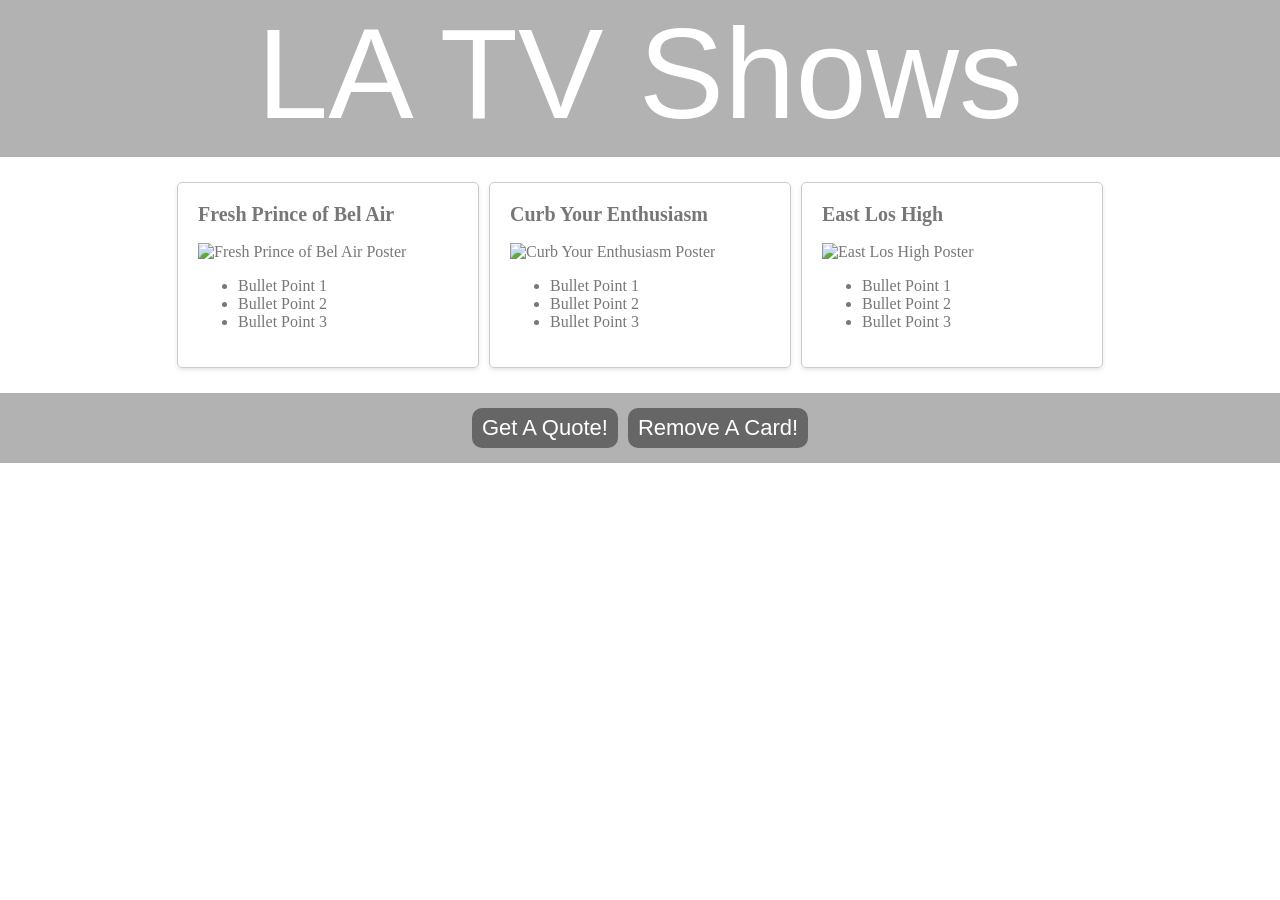
==== index.html @ 22327f86 "Initial commit" ====
<!doctype html>
<html>
  <head>
    <title>LA TV Shows | Home</title>
    <meta name="description" content="A Catalog of Shows Set in Los Angeles" />
    <link rel="stylesheet" href="style.css" />
    <script type="text/javascript" src="scripts.js"></script>
  </head>

  <body>
    <header class="main-header">
      <h1 class="title">LA TV Shows</h1>
    </header>
    <div id="card-container"></div>
    <div class="card" style="display: none">
      <div class="card-content">
        <h2>TV Show Title</h2>
        <img src="" alt="TV Show Poster" />
        <ul>
          <li>Bullet Point 1</li>
          <li>Bullet Point 2</li>
          <li>Bullet Point 3</li>
        </ul>
      </div>
    </div>
    <div class="footer">
      <button onclick="quoteAlert()">Get A Quote!</button>
      <button onclick="removeLastCard()">Remove A Card!</button>
    </div>
  </body>
</html>
---- style.css ----
html,
body {
  margin: 0;
  padding: 0;
}

.main-header {
  background-color: rgba(0, 0, 0, 0.3);
  padding-bottom: 10px;
}

.title {
  text-align: center;
  margin: 0;
  font-size: 8em;
  font-family: "Helvetica";
  font-weight: normal;
  color: white;
}

#card-container {
  display: flex;
  justify-content: center;
  margin: 20px;
}

.card {
  width: 300px;
  border: 1px solid #ccc;
  border-radius: 5px;
  box-shadow: 0 2px 4px rgba(0, 0, 0, 0.1);
  margin: 5px;
}

.card-content {
  padding: 20px;
  font-family: "Verdana";
  color: #777;
}

.card-content h2 {
  margin-top: 0;
  font-size: 20px;
}

.card img {
  width: 100%;
  height: auto;
}

.footer {
  display: flex;
  justify-content: center;
  background-color: rgba(0, 0, 0, 0.3);
  padding: 10px;
}

button {
  text-align: center;
  background-color: #666;
  border: none;
  padding-left: 10px;
  padding-right: 10px;
  height: 40px;
  border-radius: 10px;
  color: white;
  font-size: 22px;
  cursor: pointer;
  margin: 5px;
}
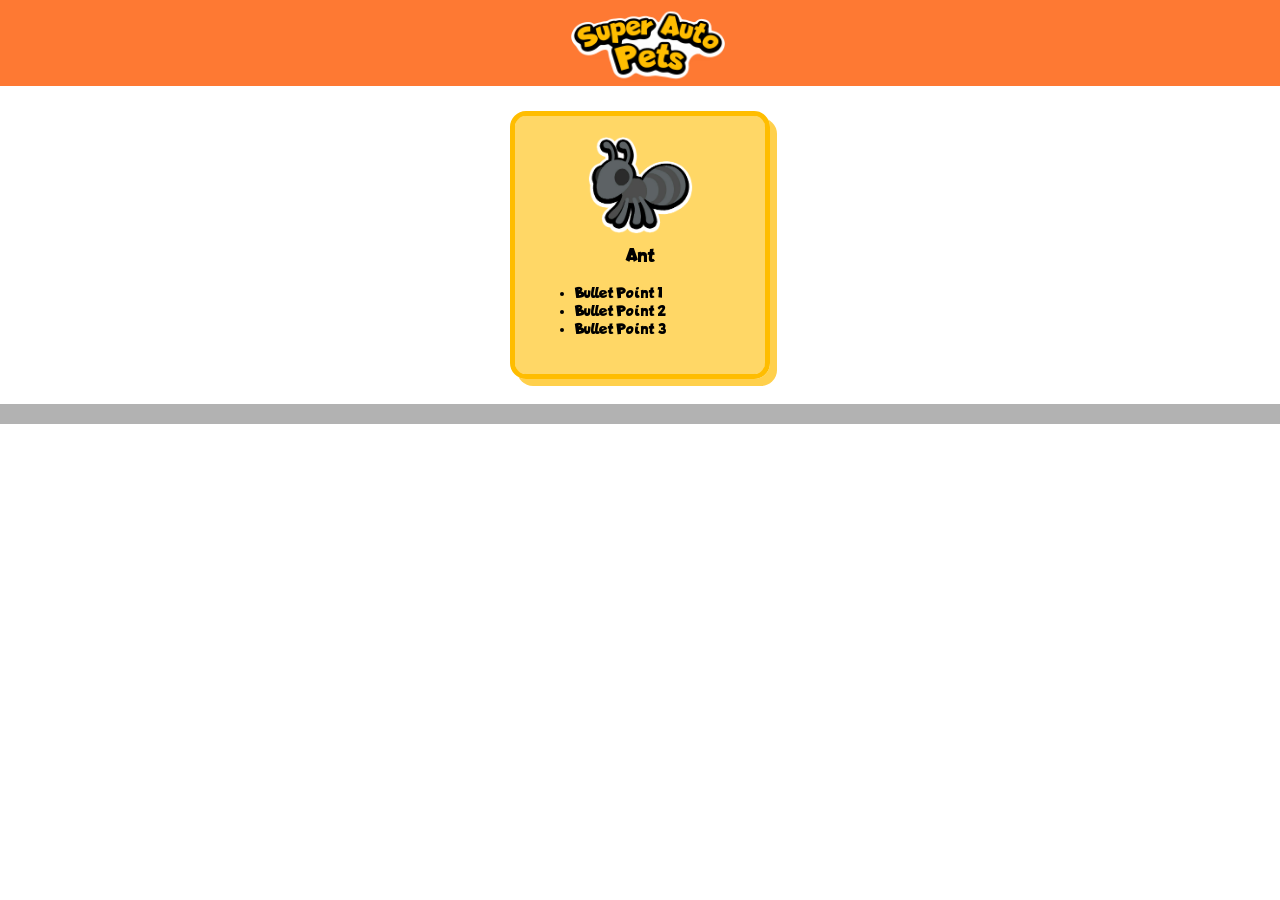
==== commit 6d3bee62: "styled card" ====
--- a/index.html
+++ b/index.html
@@ -1,21 +1,23 @@
 <!doctype html>
 <html>
   <head>
-    <title>LA TV Shows | Home</title>
-    <meta name="description" content="A Catalog of Shows Set in Los Angeles" />
+    <title>Super Auto Pets</title>
+    <meta name="description" content="Super Auto Pets Catalog" />
     <link rel="stylesheet" href="style.css" />
     <script type="text/javascript" src="scripts.js"></script>
   </head>
 
   <body>
     <header class="main-header">
-      <h1 class="title">LA TV Shows</h1>
+      <img id="logo" src="assets/logo.png"/>
     </header>
     <div id="card-container"></div>
     <div class="card" style="display: none">
       <div class="card-content">
+        <div class="card-image">
+          <img src=""/>
+        </div>
         <h2>TV Show Title</h2>
-        <img src="" alt="TV Show Poster" />
         <ul>
           <li>Bullet Point 1</li>
           <li>Bullet Point 2</li>
@@ -24,8 +26,10 @@
       </div>
     </div>
     <div class="footer">
-      <button onclick="quoteAlert()">Get A Quote!</button>
-      <button onclick="removeLastCard()">Remove A Card!</button>
+      <!--
+        <button onclick="quoteAlert()">Get A Quote!</button>
+        <button onclick="removeLastCard()">Remove A Card!</button>
+      -->
     </div>
   </body>
 </html>
--- a/style.css
+++ b/style.css
@@ -1,19 +1,31 @@
+@font-face {
+  font-family: 'mainFont';
+  src: url('fonts/LapsusPro-Bold.otf') format('opentype');
+}
+
 html,
 body {
+  font-family: "mainFont", sans-serif;
   margin: 0;
   padding: 0;
 }
 
 .main-header {
-  background-color: rgba(0, 0, 0, 0.3);
-  padding-bottom: 10px;
+  display: flex;
+  justify-content: center;
+  align-items: center;
+  background-color: rgba(254, 88, 0, 0.8);
+}
+
+#logo {
+  width: 12%;
+  margin-left: 1rem;
 }
 
 .title {
   text-align: center;
   margin: 0;
   font-size: 8em;
-  font-family: "Helvetica";
   font-weight: normal;
   color: white;
 }
@@ -21,31 +33,44 @@
 #card-container {
   display: flex;
   justify-content: center;
-  margin: 20px;
+  gap: 10px;
+  margin: 20px
 }
 
 .card {
-  width: 300px;
-  border: 1px solid #ccc;
-  border-radius: 5px;
-  box-shadow: 0 2px 4px rgba(0, 0, 0, 0.1);
+  display: flex;
+  justify-content: center;
+  align-items: center;
+  width: 250px;
+  border: 5px solid #ffbd00;
+  border-radius: 1rem;
+  box-shadow: 7px 7px rgba(255, 189, 0, 0.7);
   margin: 5px;
 }
 
 .card-content {
+  justify-content: center;
   padding: 20px;
-  font-family: "Verdana";
-  color: #777;
+  color: black;
+  background-color: rgba(255, 189, 0, 0.6);
+  border-radius: 10px;
 }
 
 .card-content h2 {
   margin-top: 0;
   font-size: 20px;
+  text-align: center;
 }
 
 .card img {
-  width: 100%;
+  width: 50%;
   height: auto;
+}
+
+.card-image {
+  display: flex;
+  justify-content: center;
+  margin-bottom: 10px;
 }
 
 .footer {
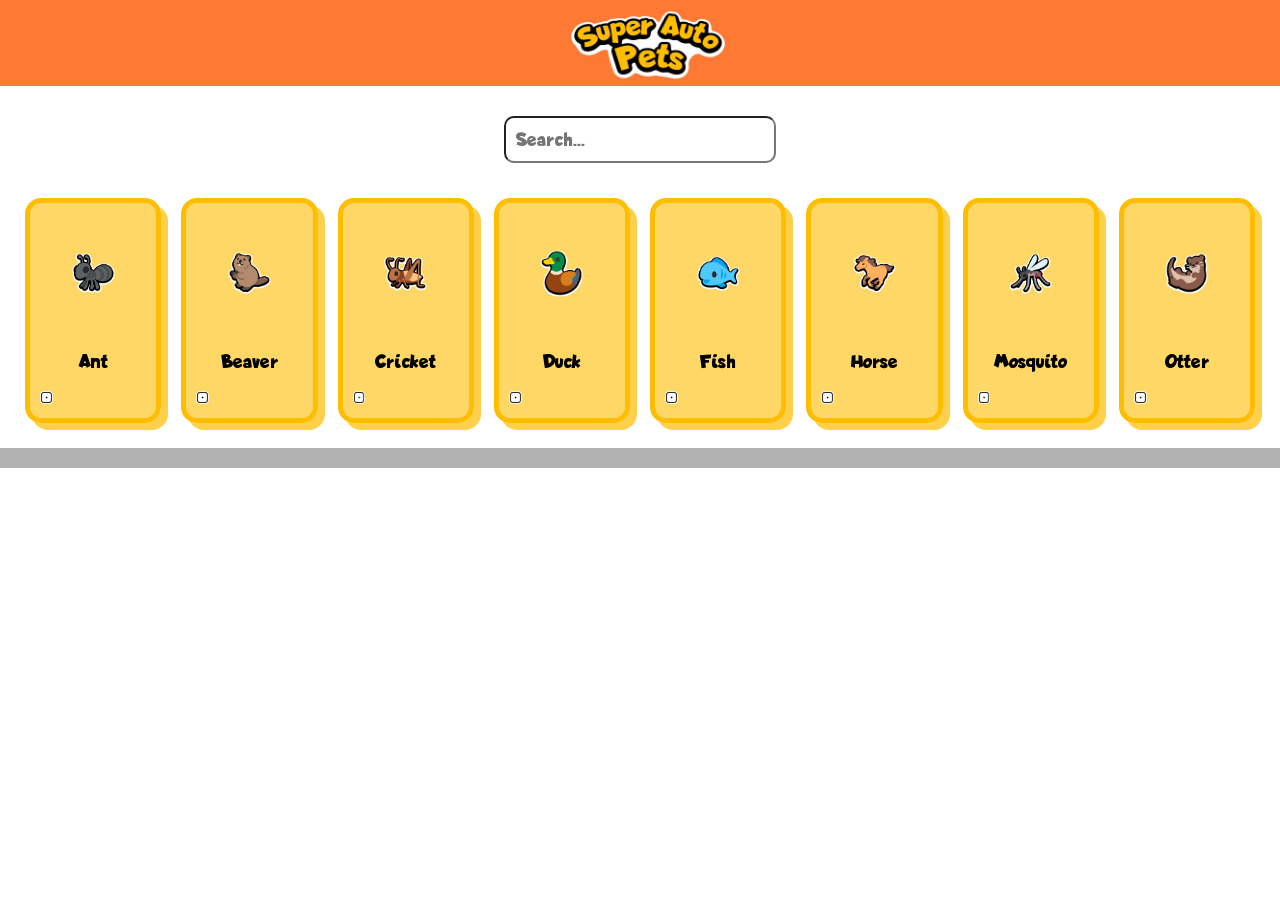
==== commit b9555320: "adding search bar and more cards" ====
--- a/index.html
+++ b/index.html
@@ -11,6 +11,11 @@
     <header class="main-header">
       <img id="logo" src="assets/logo.png"/>
     </header>
+    <div class="search-bar">
+      <div class="input-filter">
+        <input type="text" class="search-bar" placeholder="Search..."/>
+      </div>
+    </div>
     <div id="card-container"></div>
     <div class="card" style="display: none">
       <div class="card-content">
@@ -18,11 +23,7 @@
           <img src=""/>
         </div>
         <h2>TV Show Title</h2>
-        <ul>
-          <li>Bullet Point 1</li>
-          <li>Bullet Point 2</li>
-          <li>Bullet Point 3</li>
-        </ul>
+        <img id="tier-img" src="" />
       </div>
     </div>
     <div class="footer">
--- a/style.css
+++ b/style.css
@@ -41,23 +41,24 @@
   display: flex;
   justify-content: center;
   align-items: center;
-  width: 250px;
+  width: 225px;
   border: 5px solid #ffbd00;
   border-radius: 1rem;
   box-shadow: 7px 7px rgba(255, 189, 0, 0.7);
+  background-color: rgba(255, 189, 0, 0.6);
   margin: 5px;
 }
 
 .card-content {
+  display: inline-block;
   justify-content: center;
-  padding: 20px;
+  align-items: center;
+  padding: 10px;
   color: black;
-  background-color: rgba(255, 189, 0, 0.6);
   border-radius: 10px;
 }
 
 .card-content h2 {
-  margin-top: 0;
   font-size: 20px;
   text-align: center;
 }
@@ -70,7 +71,24 @@
 .card-image {
   display: flex;
   justify-content: center;
-  margin-bottom: 10px;
+  align-items: center;
+  padding: 10px;
+  width: auto;
+  height: 100px;
+}
+
+#tier-img {
+  width: 12%;
+}
+
+.search-bar {
+  font-family: "mainFont", sans-serif;
+  font-size: 20px;
+  margin-top: 10px;
+  display: flex;
+  justify-content: center;
+  border-radius: 10px;
+  padding: 10px;
 }
 
 .footer {
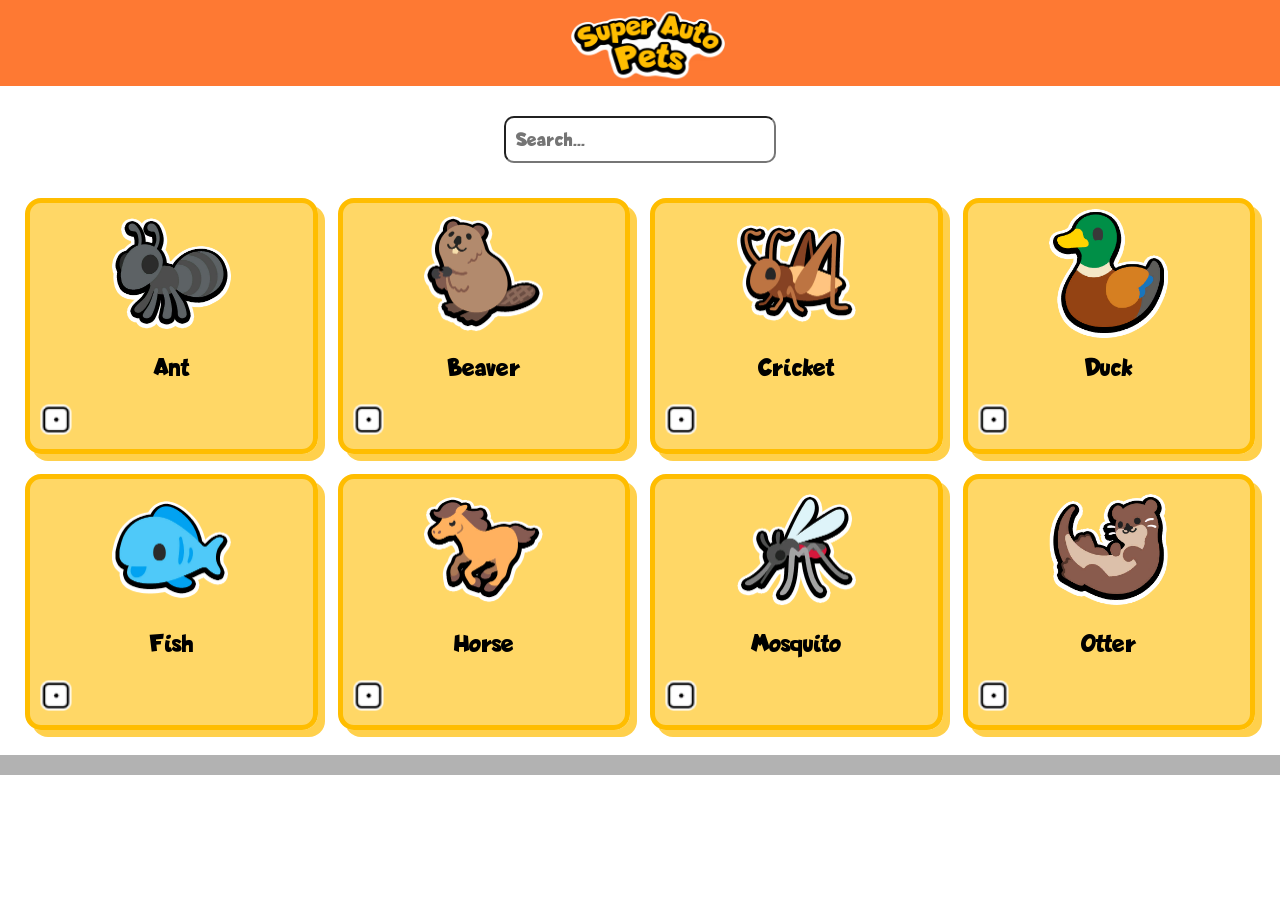
==== commit 7db1f4b7: "still working on search bar" ====
--- a/index.html
+++ b/index.html
@@ -13,7 +13,7 @@
     </header>
     <div class="search-bar">
       <div class="input-filter">
-        <input type="text" class="search-bar" placeholder="Search..."/>
+        <input type="text" onkeyup="searchBar()" class="search-bar" id="searching" placeholder="Search..." />
       </div>
     </div>
     <div id="card-container"></div>
--- a/style.css
+++ b/style.css
@@ -31,7 +31,8 @@
 }
 
 #card-container {
-  display: flex;
+  display: grid;
+  grid-template-columns: repeat(auto-fit, minmax(275px, 1fr));
   justify-content: center;
   gap: 10px;
   margin: 20px
@@ -41,7 +42,6 @@
   display: flex;
   justify-content: center;
   align-items: center;
-  width: 225px;
   border: 5px solid #ffbd00;
   border-radius: 1rem;
   box-shadow: 7px 7px rgba(255, 189, 0, 0.7);
@@ -50,16 +50,13 @@
 }
 
 .card-content {
-  display: inline-block;
-  justify-content: center;
-  align-items: center;
   padding: 10px;
   color: black;
   border-radius: 10px;
 }
 
 .card-content h2 {
-  font-size: 20px;
+  font-size: 25px;
   text-align: center;
 }
 
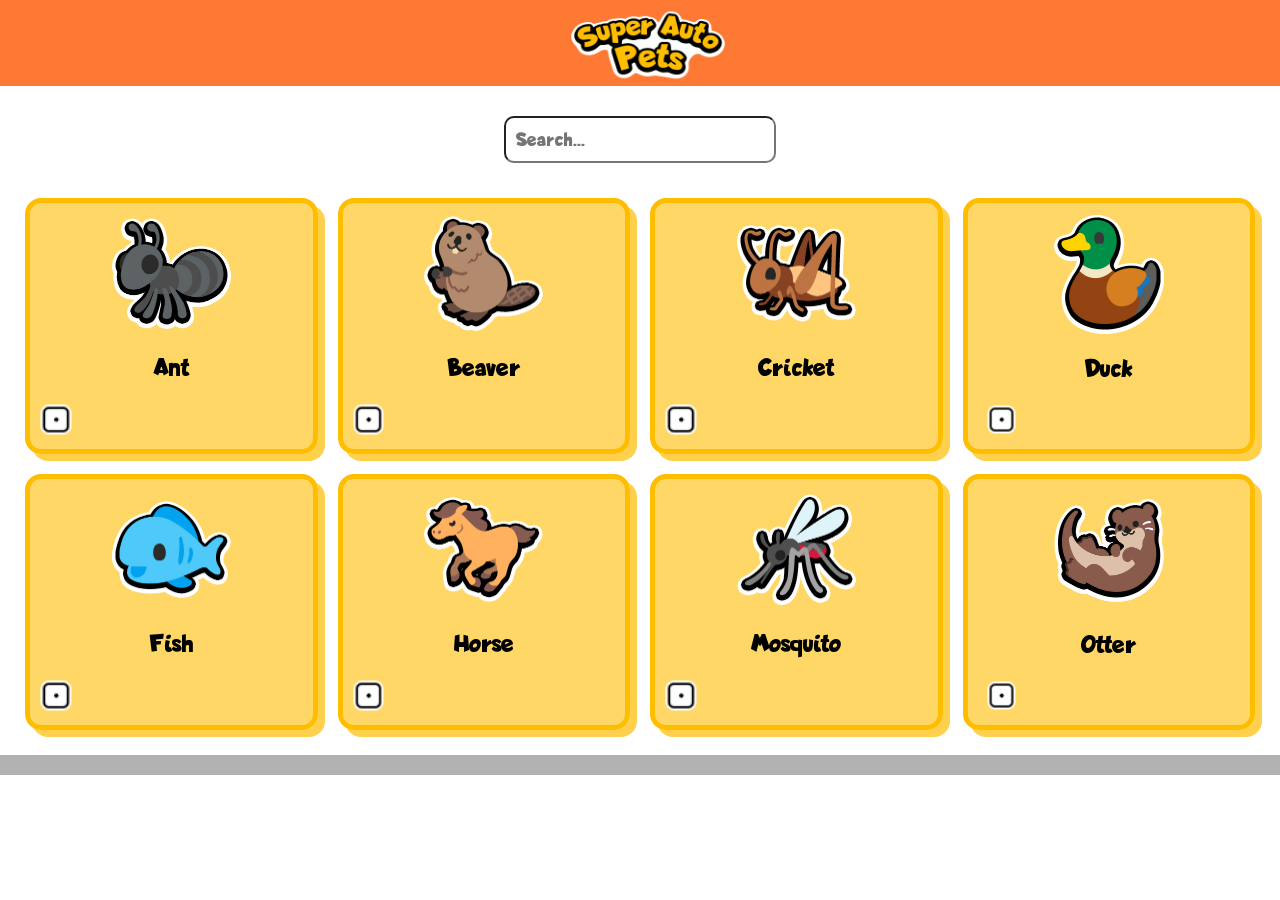
==== commit 021444da: "making progress on search bar" ====
--- a/index.html
+++ b/index.html
@@ -4,7 +4,6 @@
     <title>Super Auto Pets</title>
     <meta name="description" content="Super Auto Pets Catalog" />
     <link rel="stylesheet" href="style.css" />
-    <script type="text/javascript" src="scripts.js"></script>
   </head>
 
   <body>
@@ -13,24 +12,16 @@
     </header>
     <div class="search-bar">
       <div class="input-filter">
-        <input type="text" onkeyup="searchBar()" class="search-bar" id="searching" placeholder="Search..." />
+        <input type="text" class="search-bar" onkeyup="searchBar()" id="search-input" placeholder="Search..." />
       </div>
     </div>
-    <div id="card-container"></div>
-    <div class="card" style="display: none">
-      <div class="card-content">
-        <div class="card-image">
-          <img src=""/>
-        </div>
-        <h2>TV Show Title</h2>
-        <img id="tier-img" src="" />
-      </div>
-    </div>
+    <div class="card-container"></div>
     <div class="footer">
       <!--
         <button onclick="quoteAlert()">Get A Quote!</button>
         <button onclick="removeLastCard()">Remove A Card!</button>
       -->
     </div>
+    <script type="text/javascript" src="scripts.js"></script>
   </body>
 </html>
--- a/style.css
+++ b/style.css
@@ -30,7 +30,7 @@
   color: white;
 }
 
-#card-container {
+.card-container {
   display: grid;
   grid-template-columns: repeat(auto-fit, minmax(275px, 1fr));
   justify-content: center;
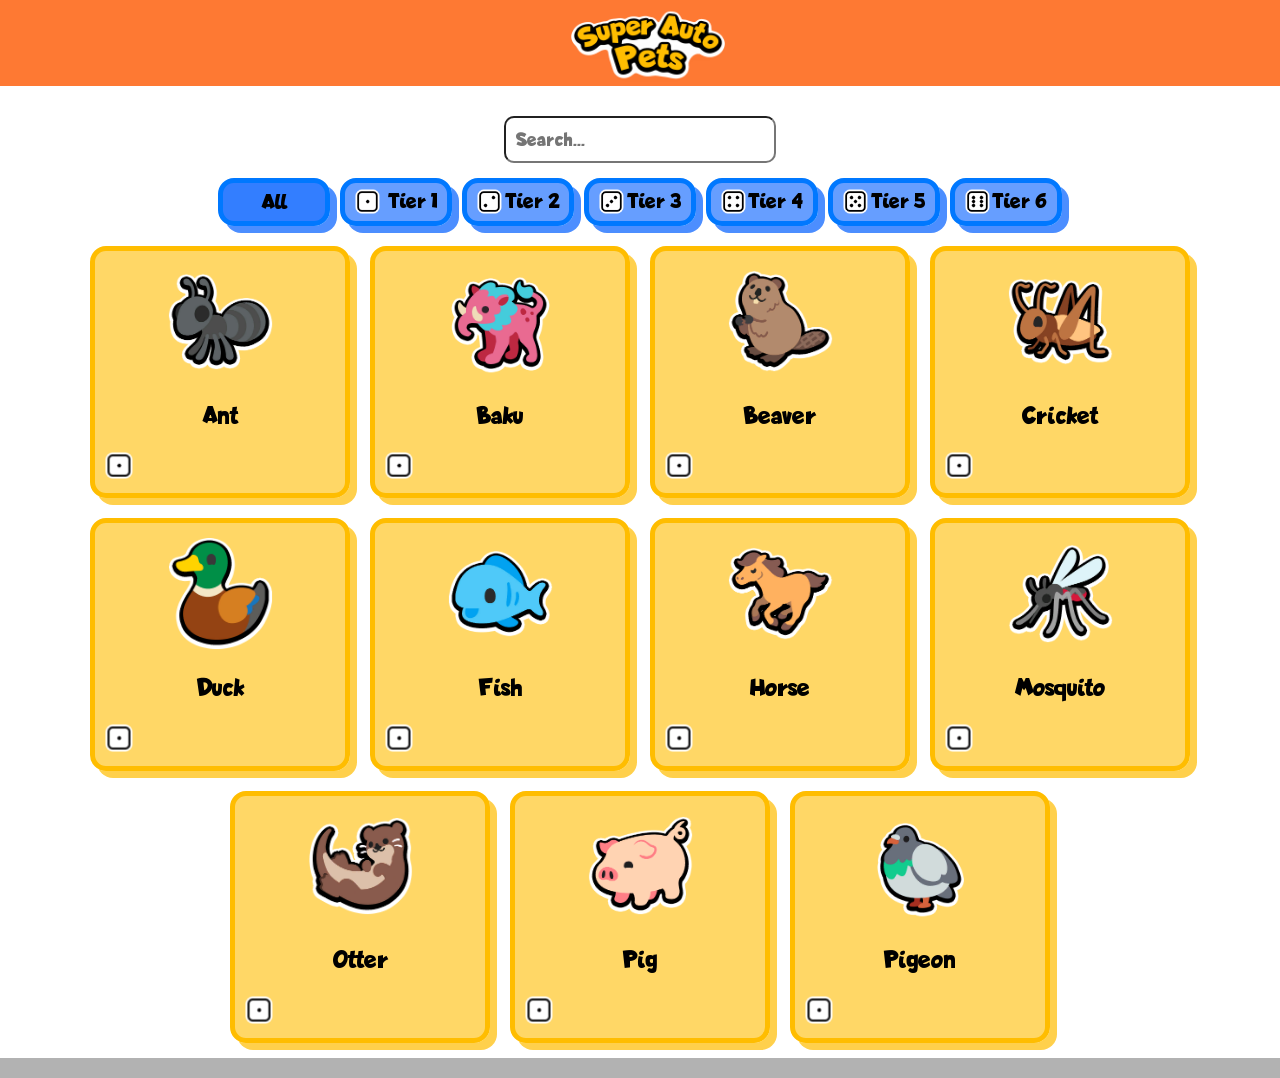
==== commit 5e21d63c: "search and filter work" ====
--- a/index.html
+++ b/index.html
@@ -15,6 +15,39 @@
         <input type="text" class="search-bar" onkeyup="searchBar()" id="search-input" placeholder="Search..." />
       </div>
     </div>
+    <div class="button-container">
+      <button class="filter-button active" onclick="filterCards('all')">All</button>
+      <button class="filter-button" onclick="filterCards('1')">
+        <div class="inside-filter-button">
+          <img src="tierDiceImages/tier1dice.png"/>Tier 1
+        </div>
+      </button>
+      <button class="filter-button" onclick="filterCards('2')">
+        <div class="inside-filter-button">
+          <img src="tierDiceImages/tier2dice.png"/>Tier 2
+        </div>
+      </button>
+      <button class="filter-button" onclick="filterCards('3')">
+        <div class="inside-filter-button">
+          <img src="tierDiceImages/tier3dice.png"/>Tier 3
+        </div>
+      </button>
+      <button class="filter-button" onclick="filterCards('4')">
+        <div class="inside-filter-button">
+          <img src="tierDiceImages/tier4dice.png"/>Tier 4
+        </div>
+      </button>
+      <button class="filter-button" onclick="filterCards('5')">
+        <div class="inside-filter-button">
+          <img src="tierDiceImages/tier5dice.png"/>Tier 5
+        </div>
+      </button>
+      <button class="filter-button" onclick="filterCards('6')">
+        <div class="inside-filter-button">
+          <img src="tierDiceImages/tier6dice.png"/>Tier 6
+        </div>
+      </button>
+    </div>
     <div class="card-container"></div>
     <div class="footer">
       <!--
--- a/style.css
+++ b/style.css
@@ -31,15 +31,17 @@
 }
 
 .card-container {
-  display: grid;
-  grid-template-columns: repeat(auto-fit, minmax(275px, 1fr));
+  display: flex;
+  flex-wrap: wrap;
   justify-content: center;
   gap: 10px;
-  margin: 20px
+  margin: 10px 10px;
 }
 
 .card {
+  width: 250px;
   display: flex;
+  flex-direction: column;
   justify-content: center;
   align-items: center;
   border: 5px solid #ffbd00;
@@ -47,6 +49,10 @@
   box-shadow: 7px 7px rgba(255, 189, 0, 0.7);
   background-color: rgba(255, 189, 0, 0.6);
   margin: 5px;
+}
+
+.card:hover {
+  background-color: rgba(255, 189, 0, 1);
 }
 
 .card-content {
@@ -88,6 +94,42 @@
   padding: 10px;
 }
 
+.button-container {
+  display: flex;
+  justify-content: center;
+}
+
+.filter-button {
+  font-family: "mainFont", sans-serif;
+  width: 7rem;
+  height: 3rem;
+  color: black;
+  border: 5px solid #0078ff;
+  border-radius: 1rem;
+  box-shadow: 7px 7px rgba(0, 94, 255, 0.7);
+  background-color: rgba(0, 94, 255, 0.6);
+}
+
+.inside-filter-button {
+  display: flex;
+  justify-content: space-between;
+  margin-top: 5px;
+}
+
+.inside-filter-button img {
+  width: 25px;
+  margin-bottom: 100px;
+}
+
+
+.filter-button.active {
+  background-color: rgba(0, 94, 255, 0.8)
+}
+
+.filter-button:hover {
+  background-color: rgba(0, 94, 255, 0.8)
+}
+
 .footer {
   display: flex;
   justify-content: center;
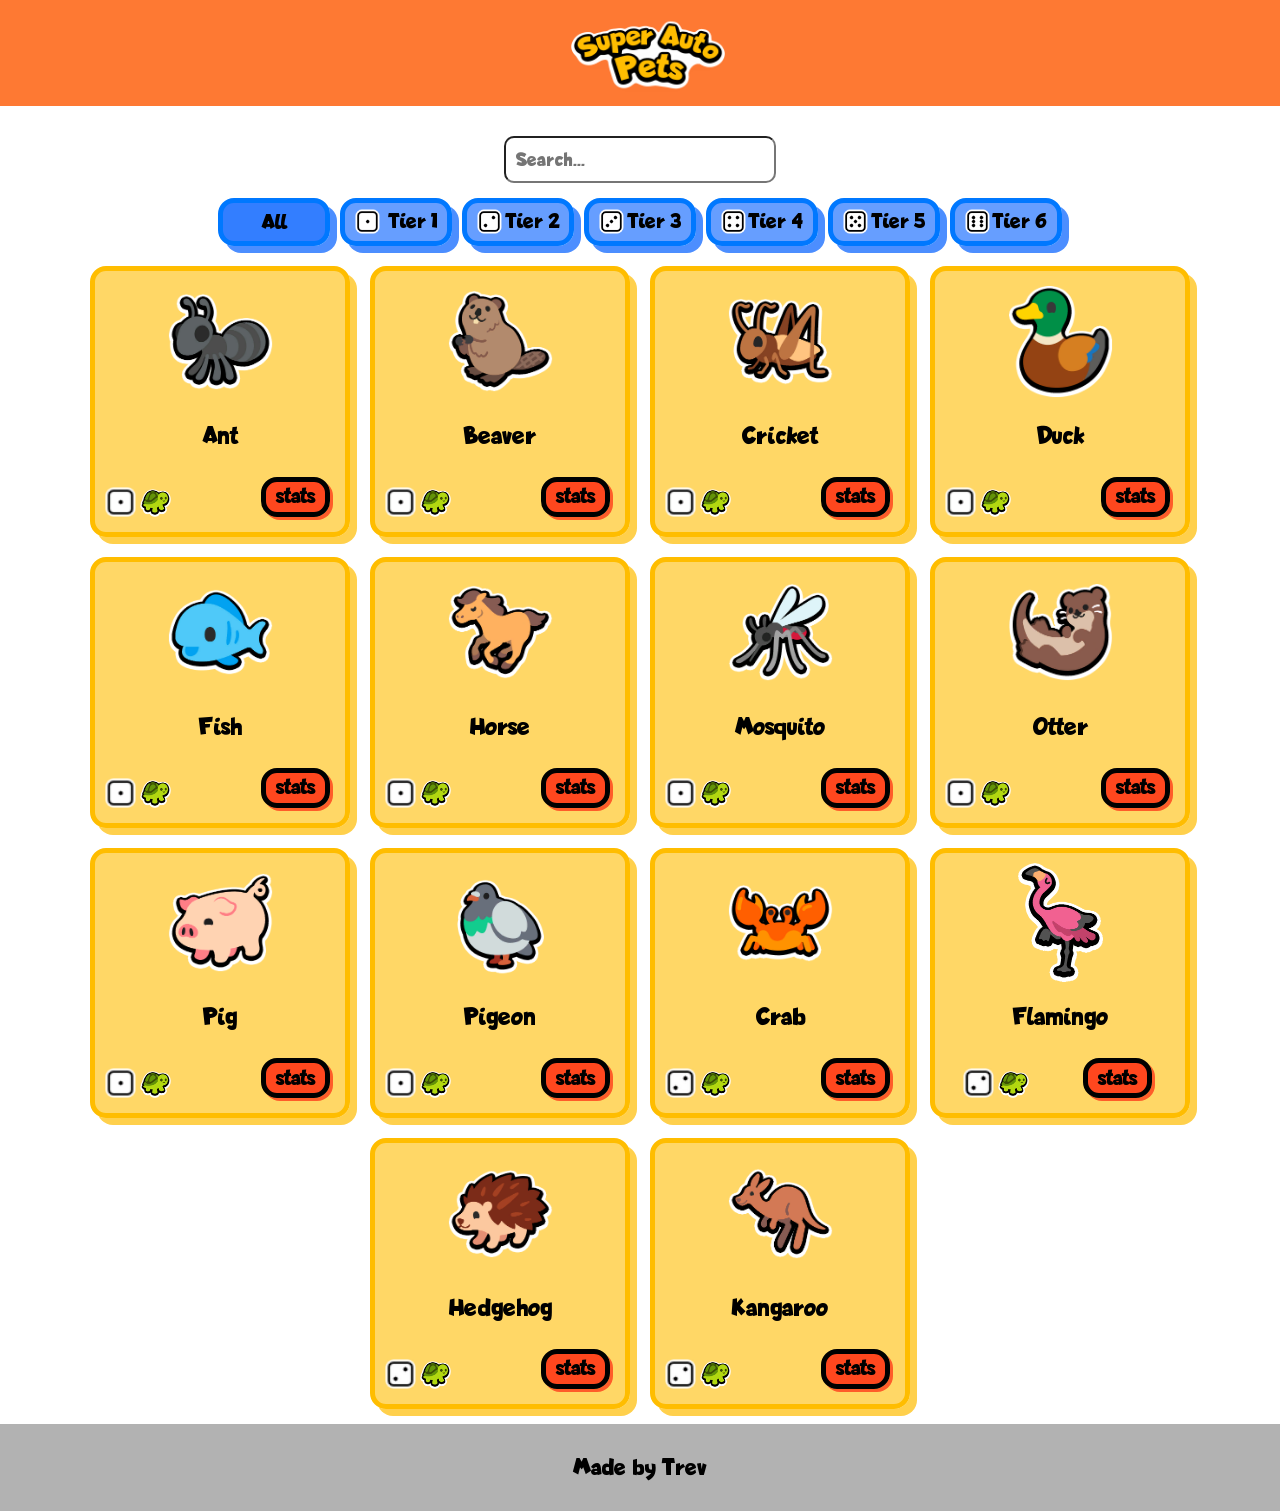
==== commit 1af7dfbe: "completed stats page" ====
--- a/index.html
+++ b/index.html
@@ -8,7 +8,9 @@
 
   <body>
     <header class="main-header">
-      <img id="logo" src="assets/logo.png"/>
+      <a class="image-link" href="/">
+        <img id="logo" src="assets/logo.png"/>
+      </a>
     </header>
     <div class="search-bar">
       <div class="input-filter">
@@ -16,33 +18,33 @@
       </div>
     </div>
     <div class="button-container">
-      <button class="filter-button active" onclick="filterCards('all')">All</button>
-      <button class="filter-button" onclick="filterCards('1')">
+      <button class="filter-button active" onclick="filterCards('all', this)">All</button>
+      <button class="filter-button" onclick="filterCards('1', this)">
         <div class="inside-filter-button">
           <img src="tierDiceImages/tier1dice.png"/>Tier 1
         </div>
       </button>
-      <button class="filter-button" onclick="filterCards('2')">
+      <button class="filter-button" onclick="filterCards('2', this)">
         <div class="inside-filter-button">
           <img src="tierDiceImages/tier2dice.png"/>Tier 2
         </div>
       </button>
-      <button class="filter-button" onclick="filterCards('3')">
+      <button class="filter-button" onclick="filterCards('3', this)">
         <div class="inside-filter-button">
           <img src="tierDiceImages/tier3dice.png"/>Tier 3
         </div>
       </button>
-      <button class="filter-button" onclick="filterCards('4')">
+      <button class="filter-button" onclick="filterCards('4', this)">
         <div class="inside-filter-button">
           <img src="tierDiceImages/tier4dice.png"/>Tier 4
         </div>
       </button>
-      <button class="filter-button" onclick="filterCards('5')">
+      <button class="filter-button" onclick="filterCards('5', this)">
         <div class="inside-filter-button">
           <img src="tierDiceImages/tier5dice.png"/>Tier 5
         </div>
       </button>
-      <button class="filter-button" onclick="filterCards('6')">
+      <button class="filter-button" onclick="filterCards('6', this)">
         <div class="inside-filter-button">
           <img src="tierDiceImages/tier6dice.png"/>Tier 6
         </div>
@@ -50,10 +52,7 @@
     </div>
     <div class="card-container"></div>
     <div class="footer">
-      <!--
-        <button onclick="quoteAlert()">Get A Quote!</button>
-        <button onclick="removeLastCard()">Remove A Card!</button>
-      -->
+      <h2>Made by Trev</h2>
     </div>
     <script type="text/javascript" src="scripts.js"></script>
   </body>
--- a/style.css
+++ b/style.css
@@ -20,6 +20,7 @@
 #logo {
   width: 12%;
   margin-left: 1rem;
+  padding: 10px;
 }
 
 .title {
@@ -81,7 +82,15 @@
 }
 
 #tier-img {
-  width: 12%;
+  margin-top: 15px;
+  width: 35%;
+  height: 60%;
+}
+
+#pack-img {
+  margin-top: 15px;
+  width: 35%;
+  height: 55%;
 }
 
 .search-bar {
@@ -96,6 +105,7 @@
 
 .button-container {
   display: flex;
+  flex-wrap: wrap;
   justify-content: center;
 }
 
@@ -116,11 +126,15 @@
   margin-top: 5px;
 }
 
+.card-footer {
+  display: flex;
+  justify-content: space-between;
+}
+
 .inside-filter-button img {
   width: 25px;
   margin-bottom: 100px;
 }
-
 
 .filter-button.active {
   background-color: rgba(0, 94, 255, 0.8)
@@ -128,6 +142,19 @@
 
 .filter-button:hover {
   background-color: rgba(0, 94, 255, 0.8)
+}
+
+.stats-button {
+  font-family: "mainFont", sans-serif;
+  color: black;
+  border: 5px solid black;
+  border-radius: 1rem;
+  box-shadow: 3px 3px rgba(255, 10, 0, 0.6);
+  background-color: rgba(255, 10, 0, 0.7);
+}
+
+.stats-button:hover {
+  background-color: rgba(255, 10, 0, 0.9)
 }
 
 .footer {
@@ -150,3 +177,9 @@
   cursor: pointer;
   margin: 5px;
 }
+
+a {
+  display: flex;
+  justify-content: center;
+  text-decoration: none;
+}
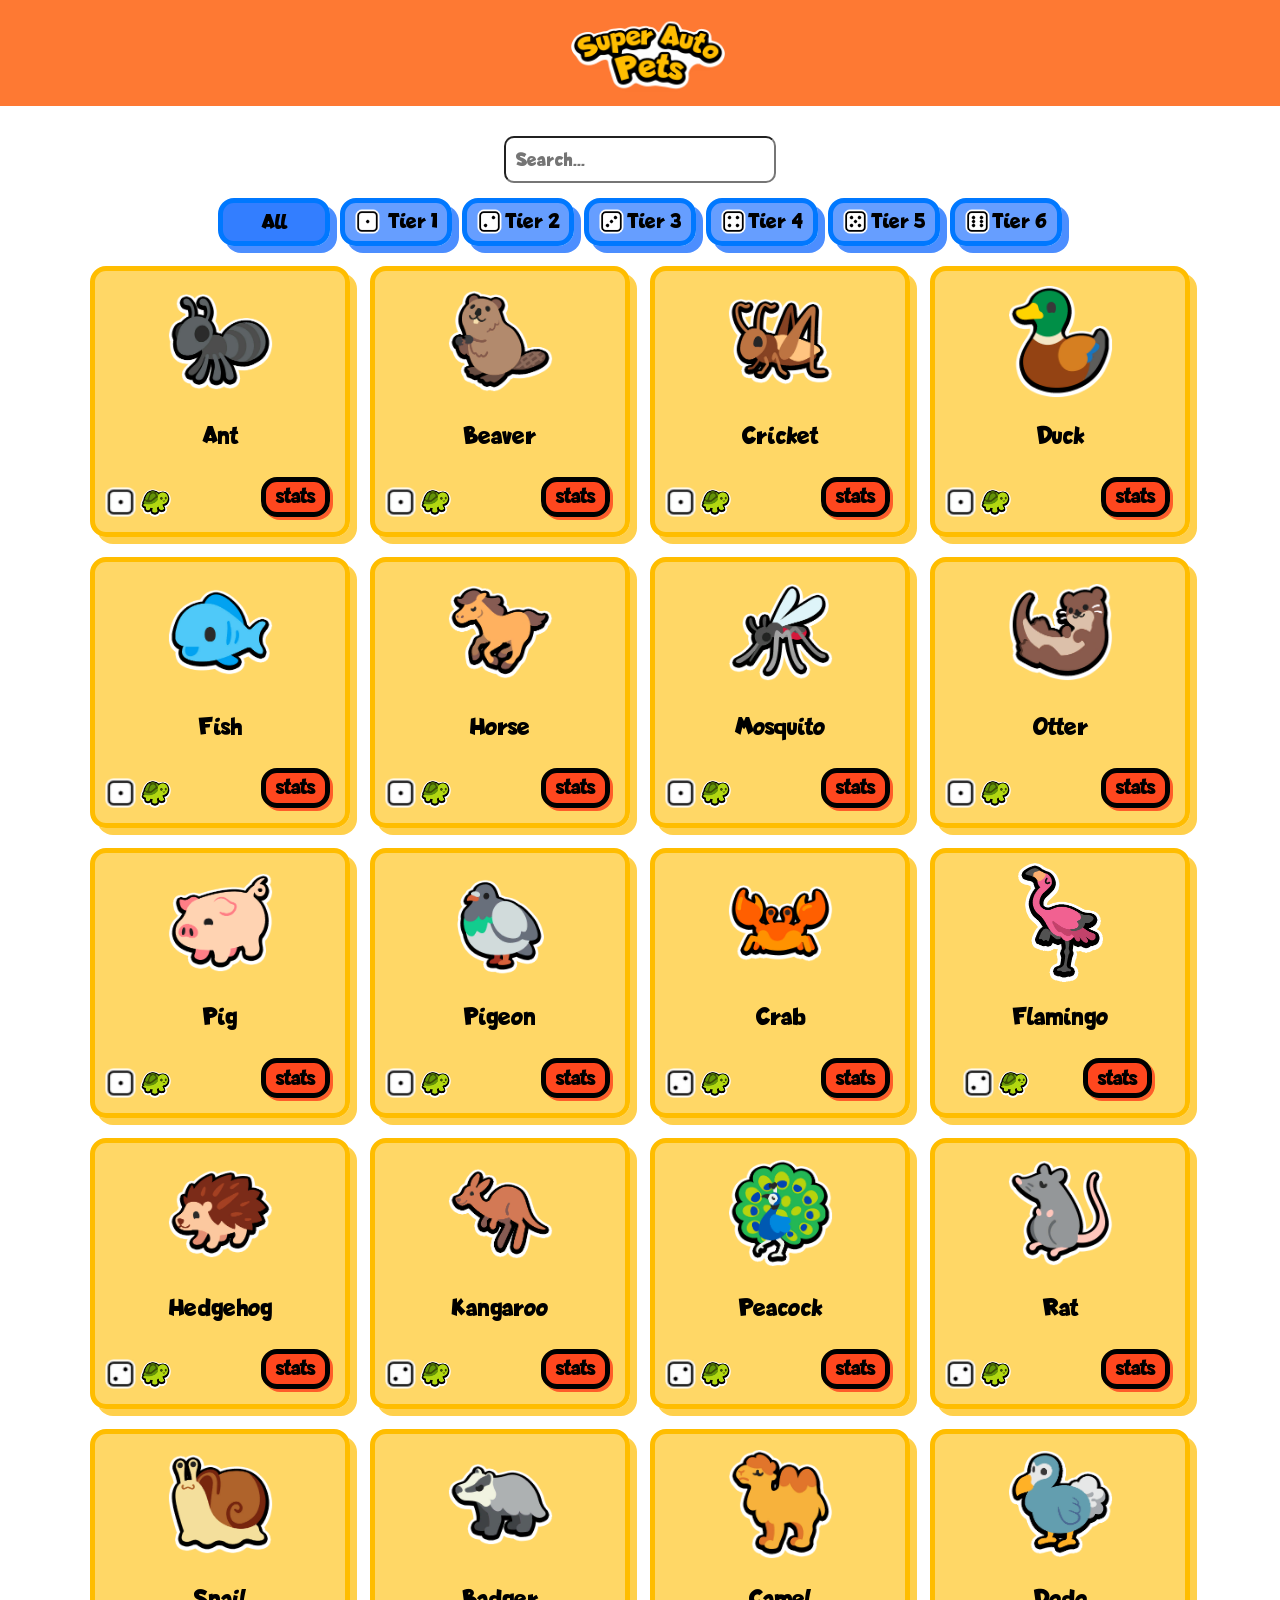
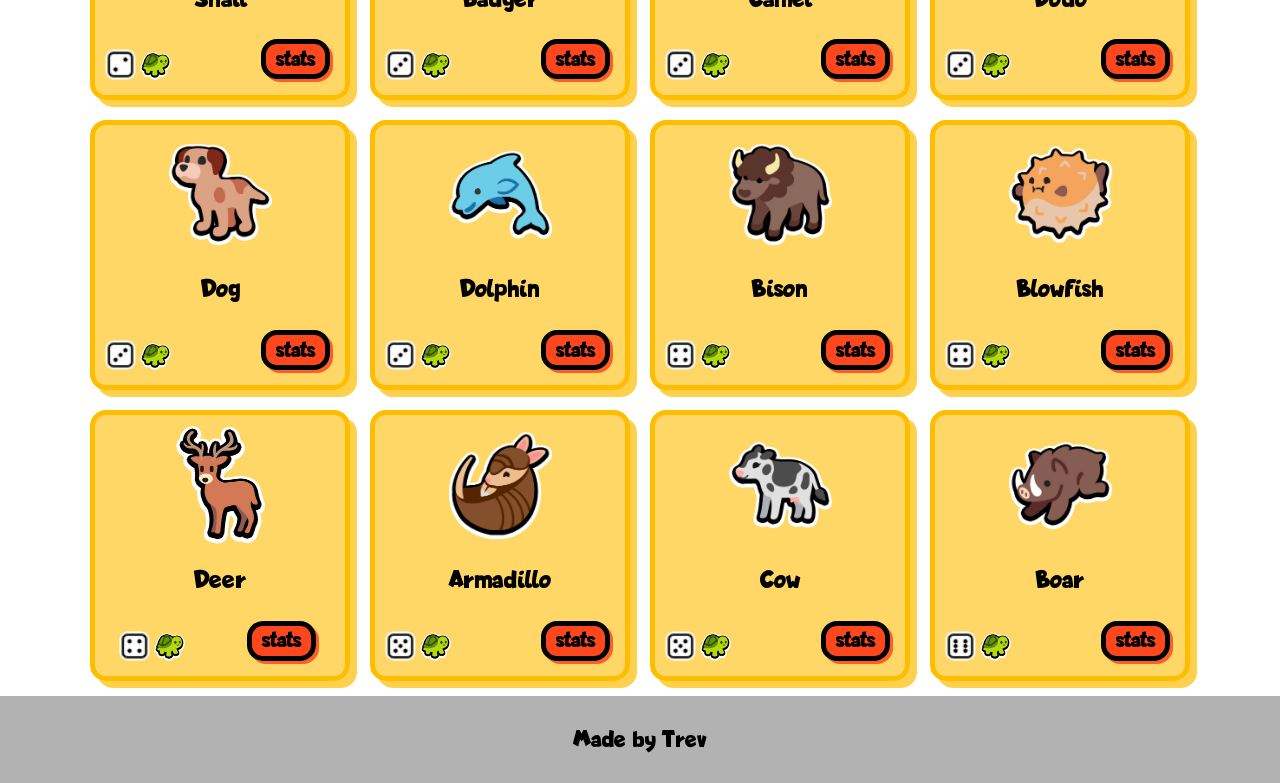
==== commit faef21be: "completed website" ====
--- a/index.html
+++ b/index.html
@@ -1,7 +1,7 @@
 <!doctype html>
 <html>
   <head>
-    <title>Super Auto Pets</title>
+    <title>Super Auto Pets Catalog</title>
     <meta name="description" content="Super Auto Pets Catalog" />
     <link rel="stylesheet" href="style.css" />
   </head>
